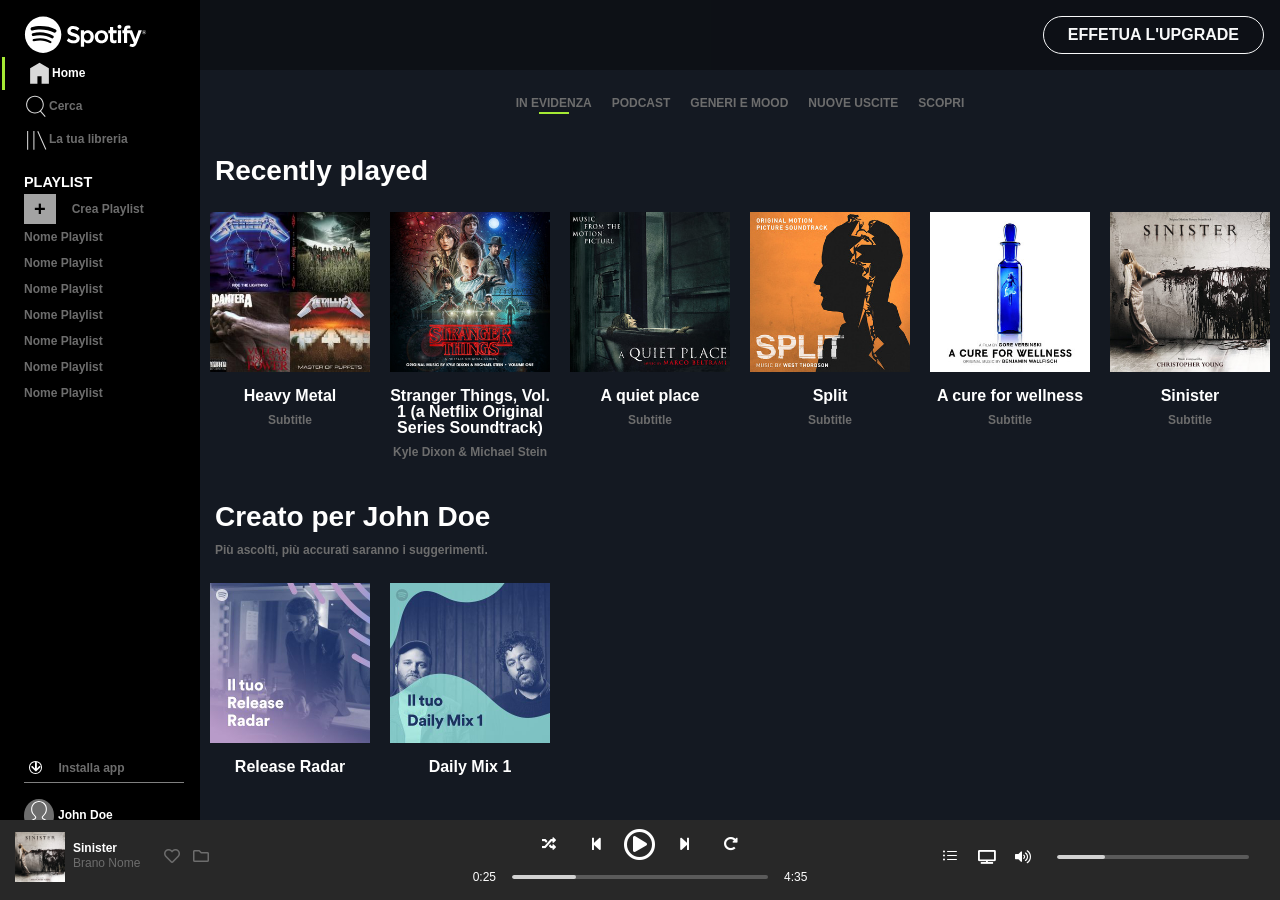
==== index.html @ 99418783 "terminata sezione John Doe albums" ====
<!DOCTYPE html>
<html lang="en">
<head>
    <meta charset="UTF-8">
    <meta http-equiv="X-UA-Compatible" content="IE=edge">
    <meta name="viewport" content="width=device-width, initial-scale=1.0">
    <title>Spotify-web</title>

    <!-- BOOTSTRAP CSS -->
    <link rel="stylesheet" href="https://cdn.jsdelivr.net/npm/bootstrap@4.6.0/dist/css/bootstrap.min.css"
        integrity="sha384-B0vP5xmATw1+K9KRQjQERJvTumQW0nPEzvF6L/Z6nronJ3oUOFUFpCjEUQouq2+l" crossorigin="anonymous">
    <!-- icone bootstrap -->
    <link rel="stylesheet" href="https://cdn.jsdelivr.net/npm/bootstrap-icons@1.4.1/font/bootstrap-icons.css">
    <!-- FONT AWESOM CSS -->
    <link rel="stylesheet" href="https://use.fontawesome.com/releases/v5.1.1/css/all.css" integrity="sha384-O8whS3fhG2OnA5Kas0Y9l3cfpmYjapjI0E4theH4iuMD+pLhbf6JI0jIMfYcK3yZ" crossorigin="anonymous">
    <!-- STYLE CSS -->
    <link rel="stylesheet" href="./assets/css/style.css">
</head>
<body >
  
<!-- Site-main -->
<main id="site_main" class="d-flex">

    <!-- barra superiore fixed -->
    <div class="top_bar d-flex justify-content-end p-3">       
     <a href="#" class="btn btn-outline-light rounded-pill text-uppercase px-4 ">
         effetua l'upgrade
     </a>   
    </div>
    <section class="sidebar d-flex flex-column pt-3 pl-4">
        <!-- sidebar logo -->
        <div class="logo">
            <img src="./assets/img/logo.svg" alt="logo spotify">
            <img src="./assets/img/logo-small.svg" alt="logo_small">
        </div>

        <!-- sidebar main -->
        <div class="nav_main pt-1">
            <ul class="unstile font-weight-bold px-0 text_small">
                <li class="active" >
                    <img src="./assets/img/home.svg" alt="casetta tasto home">
                    <a href="#">Home</a>
                </li>
                <li>
                    <img src="./assets/img/search.svg" alt="casetta tasto home">
                    <a href="#">Cerca</a>
                </li>
                <li>
                    <img src="./assets/img/libreria.svg" alt="casetta tasto home">
                    <a href="#">La tua libreria</a>
                </li>
            </ul>
        </div>

        <!-- sidebar playlist -->
        <div class="playlist text_grey font-weight-bold text_small">
            <span class="text-white text-uppercase font-weight-bold">playlist</span>
            <a class=" add d-flex align-items-center" href="#"> Crea Playlist</a>

            <ul class="unstile px-0">
                <li><a href="#">Nome Playlist</a></li>
                <li><a href="#">Nome Playlist</a></li>
                <li><a href="#">Nome Playlist</a></li>
                <li><a href="#">Nome Playlist</a></li>
                <li><a href="#">Nome Playlist</a></li>
                <li><a href="#">Nome Playlist</a></li>
                <li><a href="#">Nome Playlist</a></li>
            </ul>
        </div>
        <div class="personal text_grey  text_small font-weight-bold d-flex flex-column pt-3 pr-3 mt-auto">
            <div class="install d-flex align-items-center">
                <i class="fas fa-arrow-down fa-xs fa-fw mr-3"></i>
                <a  href="#">Installa app</a>
            </div>

            <!-- sidebar user profile -->
           <div class="profile py-3">
                <img src="./assets/img/profile.svg" alt="avatar profilo utente">
                <a class="text-white font-weight-bold" href="#">John Doe</a>
           </div>

        </div>
    
    </section>
    
    <section class="content bg_mainblue">

    <!-- navbar -->
    <div class="nav d-flex justify-content-center pt-4">
        <ul class="list-unstyled d-flex flex-wrap text-uppercase text_xs font-weight-bold">
            <li class="d-flex flex-column align-items-center"><a href="#">in evidenza</a></li>
            <li><a href="#">podcast</a></li>
            <li><a href="#">generi e mood</a></li>
            <li><a href="#">nuove uscite</a></li>
            <li><a href="#">scopri</a></li>

        </ul>
    </div>

    <!-- sezione recently played -->
    <section id="recently " class="mt-4">
        <div class="container-fluid">
            <h3 class="text-white font-weight-bold">Recently played</h3>
            <div class="row albums row-cols-2 row-cols-md-4 row-cols-lg-6 mt-4  ">
               
                <div class="col album d-flex flex-column align-items-center ">
                    <div class="copertina_album ">
                        <div class="overlay text-white d-flex justify-content-center align-items-center">
                        <i class="far fa-play-circle fa-2x fa-fw"></i>
                        </div>
                        <img src="./assets/img/metal_lifting.jpg" class="img-fluid" alt="album metal">
                    </div>
                    <div class="album_text font-weight-bold text-center d-flex flex-column my-3">
                        <span class="album_title text-white">Heavy Metal</span>
                        <span class="text_grey text_xs mt-2">Subtitle
                        </span>
                    </div>
                </div>
                <div class="col album d-flex flex-column align-items-center ">
                    <div class="copertina_album ">
                        <div class="overlay text-white d-flex justify-content-center align-items-center">
                            <i class="far fa-play-circle fa-2x fa-fw"></i>
                        </div>
                        <img src="./assets/img/stranger.jpeg" class="img-fluid" alt="album stranger things soundtrack">
                    </div>
                    <div class="album_text font-weight-bold text-center d-flex flex-column my-3">
                        <span class="album_title text-white">Stranger Things, Vol. 1 (a Netflix Original Series Soundtrack)</span>
                        <span class="text_grey text_xs mt-2">Kyle Dixon & Michael Stein
                        </span>
                    </div>
                </div>
                <div class="col album d-flex flex-column align-items-center ">
                    <div class="copertina_album ">
                        <div class="overlay text-white d-flex justify-content-center align-items-center">
                            <i class="far fa-play-circle fa-2x fa-fw"></i>
                        </div>
                        <img src="./assets/img/aquietplace.jpeg" class="img-fluid" alt="album a quiet place">
                    </div>
                    <div class="album_text font-weight-bold text-center d-flex flex-column my-3">
                        <span class="album_title text-white">A quiet place</span>
                        <span class="text_grey text_xs mt-2">Subtitle
                        </span>
                    </div>
                </div>
                <div class="col album d-flex flex-column align-items-center ">
                    <div class="copertina_album ">
                        <div class="overlay text-white d-flex justify-content-center align-items-center">
                            <i class="far fa-play-circle fa-2x fa-fw"></i>
                        </div>
                        <img src="./assets/img/split.jpeg" class="img-fluid" alt="album split by western thordson">
                    </div>
                    <div class="album_text font-weight-bold text-center d-flex flex-column my-3">
                        <span class="album_title text-white">Split</span>
                        <span class="text_grey text_xs mt-2">Subtitle
                        </span>
                    </div>
                </div>
                <div class="col album d-flex flex-column align-items-center ">
                    <div class="copertina_album ">
                        <div class="overlay text-white d-flex justify-content-center align-items-center">
                            <i class="far fa-play-circle fa-2x fa-fw"></i>
                        </div>
                        <img src="./assets/img/cure.jpeg" class="img-fluid" alt="album cure for wellnes sfondo bianco con bottiglia blu">
                    </div>
                    <div class="album_text font-weight-bold text-center d-flex flex-column my-3">
                        <span class="album_title text-white">A cure for wellness</span>
                        <span class="text_grey text_xs mt-2">Subtitle
                        </span>
                    </div>
                </div>
                <div class="col album d-flex flex-column align-items-center ">
                    <div class="copertina_album ">
                        <div class="overlay text-white d-flex justify-content-center align-items-center">
                            <i class="far fa-play-circle fa-2x fa-fw"></i>
                        </div>
                        <img src="./assets/img/sinister.jpeg" class="img-fluid" alt="album sinister di christopher young-horror scene">
                    </div>
                    <div class="album_text font-weight-bold text-center d-flex flex-column my-3">
                        <span class="album_title text-white">Sinister</span>
                        <span class="text_grey text_xs mt-2">Subtitle
                        </span>
                    </div>
                </div>

            </div>
        </div>
    </section>

    <!-- sezione creato per John Doe -->
    <section id="created_for" class="mt-4">
        <div class="container-fluid">
            <h3 class="text-white font-weight-bold">Creato per John Doe</h3>
            <p class="text_grey text_xs font-weight-bold">
                Più ascolti, più accurati saranno i suggerimenti.
            </p>
            <div class="row albums row-cols-2 row-cols-md-4 row-cols-lg-6 mt-4">
                <div class="col album d-flex flex-column align-items-center ">
                    <div class="copertina_album ">
                        <div class="overlay text-white d-flex justify-content-center align-items-center">
                            <i class="far fa-play-circle fa-2x fa-fw"></i>
                        </div>
                        <img src="./assets/img/radar.jpeg" class="img-fluid" alt="copertina con uomo seduto su un bancone di un camerino">
                    </div>
                    <div class="album_text font-weight-bold text-center d-flex flex-column my-3">
                        <span class="album_title text-white">Release Radar</span>
                    </div>
                </div>
                <div class="col album d-flex flex-column align-items-center ">
                    <div class="copertina_album ">
                        <div class="overlay text-white d-flex justify-content-center align-items-center">
                            <i class="far fa-play-circle fa-2x fa-fw"></i>
                        </div>
                        <img src="./assets/img/mixdaily.jpeg" class="img-fluid"
                            alt="copertina con due persone e una grafica a onde verde">
                    </div>
                    <div class="album_text font-weight-bold text-center d-flex flex-column my-3">
                        <span class="album_title text-white">Daily Mix 1</span>
                    </div>
                </div>
            </div>
        </div>
    </section>
    </section>
</main>

<!-- /Site-main -->

<!-- Site-footer -->
<footer class="bg_darkgrey">
    <div class="container-fluid h-100 ">
        <div class="row d-flex align-items-center py-2">

            <!-- sezione album in riproduzione -->
            <div class="col-lg-3 col-4">
                <div class="played d-flex align-items-center">
                    <div class="song_played d-flex">
                        <img src="./assets/img/sinister.jpeg" alt="copertina album sinister">
                        <div class="detail d-flex flex-column justify-content-center text_xs ml-2">
                            <span class="text-white font-weight-bold">Sinister</span>
                            <a class="text_grey" href="#">Brano Nome</a>
                        </div>
                    </div>
                    <div class="preferenze ml-4 text-center">
                        <i class="far fa-heart text_grey"></i>
                        <i class="far fa-folder text_grey ml-2"></i>
                    </div>
                </div>
            </div>

            <!-- sezione player -->
            <div class="col-lg-6 col-4">
                <div class="player d-flex flex-column align-items-center">
                    <div class="commands d-flex justify-content-center align-items-center w-100 text-white">
                        <i class="fas fa-random fa-sm fa-fw "></i>
                        <i class="fas fa-step-backward fa-sm fa-fw"></i>
                        <i class="far fa-play-circle fa-2x fa-fw"></i>
                        <i class="fas fa-step-forward fa-sm fa-fw"></i>
                        <i class="fas fa-redo-alt fa-sm fa-fw"></i>
                    </div>
                    <div class="barra_durata text-white text_xs d-flex align-items-center mt-2">
                        <span>0:25</span>
                        <div class="time_line position-relative">
                            <div class="circle-progress">
                                <i class="fas fa-dot-circle fa-sm fa-fw"></i>
                            </div>
                            <div class="progress mx-3" style="height: 4px;">
                                <div class="progress-bar bg_grey" role="progressbar" aria-valuenow="75" aria-valuemin="0" aria-valuemax="100">
                                </div>
                            </div>
                        </div>
                        <span>4:35</span>
                    </div>
                </div>
            </div>

            <!-- sezione comandi e volume -->
            <div class="col-lg-3 col-4">
                <div class="controls text-white d-flex align-items-center justify-content-end ">
                    <i class="bi bi-list-ul  "></i>
                    <i class="fas fa-tv fa-sm fa-fw"></i>
                    <i class="fas fa-volume-up fa-sm fa-fw"></i>
                <div class="time_line position-relative">
                    <div class="circle-progress">
                        <i class="fas fa-dot-circle fa-sm fa-fw"></i>
                    </div>
                    <div class="progress mx-3" style="height: 4px;">
                        <div class="progress-bar bg_grey" role="progressbar" aria-valuenow="75" aria-valuemin="0" aria-valuemax="100">
                        </div>
                    </div>
                </div>
                </div>
            </div>
        </div>
      
      
    </div>
</footer>
<!-- /Site-footer -->


</body>
</html>
---- assets/css/style.css ----
/******
Common Rules
*******/
body {
  height: 100vh;
}

.circle-progress {
  position: absolute;
  left: 23%;
  bottom: -10px;
  font-size: 1rem;
  visibility: hidden;
}
.controls .circle-progress {
  left: 20%;
}
.time_line:hover .progress-bar {
  background-color: rgb(130, 206, 7);
  cursor: pointer;
}
.time_line:hover .circle-progress {
  visibility: visible;
}

/* colori */

.bg_mainblue {
  background-color: #141922;
}
.bg_darkgrey {
  background-color: #282828;
}
.bg_darkgrey2 {
  background-color: #5a5a5a;
}
.bg_grey {
  background-color: #d2d2d2;
}
.text_grey {
  color: #6d6d6d;
}
.grey {
  color: #d2d2d2;
}
.dark_grey {
  color: #a3a3a3;
}
.green {
  color: #a5ea34;
}

.unstile {
  list-style: none;
}

/* testi */
.text_small {
  font-size: 0.9rem;
}
.text_xs {
  font-size: 0.75rem;
}

/*******************
MAIN
********************/

#site_main {
  height: calc(100% - 80px);
  width: 100%;
  position: relative;
}

/* barra fissa in alto */

.top_bar {
  position: fixed;
  top: 0;
  right: 0;
  width: calc(100% - 200px);
  background: rgba(0, 0, 0, 0.342);
  z-index: 1;
}

.top_bar .btn {
  font-size: 1rem;
  font-weight: 600;
}

.top_bar .btn:hover {
  transform: scale(1.15);
}
.top_bar .btn-outline-light:hover {
  color: white;
  background-color: transparent;
}

.btn-outline-light:not(:disabled):not(.disabled):active {
  transform: translate(0px, 0.25rem);
}

.btn:focus {
  box-shadow: none;
}
.btn-outline-light:focus {
  box-shadow: none;
}

/* barra di navigazione laterale */

.sidebar {
  min-height: 100%;
  width: 200px;
  background: black;
  overflow-y: hidden;
}

.sidebar .logo img {
  max-width: 70%;
  height: auto;
}
.logo [alt*="logo_small"] {
  display: none;
}

.sidebar .nav_main li,
.sidebar .playlist li {
  display: flex;
  align-items: center;
  padding: 0.25rem 0;
}
.sidebar .nav_main li a,
.sidebar .playlist li a,
.sidebar .playlist a,
.sidebar .personal a {
  text-decoration: none;
  color: #6d6d6d;
  font-size: 0.75rem;
}
.sidebar .nav_main li:hover a,
.sidebar .playlist li:hover a,
.sidebar .playlist a:hover,
.sidebar .personal a:hover {
  color: white;
}
.sidebar .nav_main li.active {
  margin-left: -1.35rem;
  border-left: 3px solid #a5ea34;
  padding-left: 1.35rem;
}
.sidebar .nav_main li.active a {
  color: white;
}
.sidebar .nav_main li img {
  width: 25px;
  opacity: 0.85;
}

.add::before {
  content: "\002B";
  background-color: #a3a3a3;
  color: black;
  padding: 0 10px;
  font-size: 1.25rem;
  margin-right: 1rem;
}

.sidebar .playlist {
  height: 100%;
}
.sidebar .playlist ul.unstile {
  overflow-y: auto;
  height: 50%;
}

.sidebar .personal {
  overflow-y: hidden;
}
.sidebar .personal .install {
  border-bottom: 1px solid grey;
  padding: 5px;
}
.sidebar .personal img {
  padding: 2px;
  height: auto;
  width: 30px;
  border-radius: 50%;
  background-color: #6d6d6d;
}

.install i {
  border: 1px solid white;
  border-radius: 50%;
  color: white;
}

/* main content */
section.content {
  height: 100%;
  padding-top: 70px;
  width: calc(100% - 200px);
  overflow-y: auto;
  overflow-x: hidden;
}

.content .list-unstyled a {
  color: #6d6d6d;
  padding: 0 10px;
}
.content .list-unstyled li:first-child::after {
  content: "";
  height: 2px;
  width: 30px;
  background-color: #a5ea34;
  display: block;
}
.content .list-unstyled a:hover {
  color: white;
  text-decoration: none;
}

/* sezione albums */

.album {
  padding: 0 10px;
}

.copertina_album {
  position: relative;
}

.album_text {
  line-height: 1rem;
}

/* overlay con icona play */
.overlay {
  position: absolute;
  top: 0;
  left: 0;
  opacity: 0;
  height: 100%;
  width: 100%;
  background-color: rgba(0, 0, 0, 0.432);
  transition: opacity 0.5s;
}
.copertina_album .overlay .far {
  font-size: 3.5rem;
}

.copertina_album:hover .overlay {
  opacity: 1;
}

/* modifica scrollbar */
.content::-webkit-scrollbar {
  background-color: #f1f1f1;
}
.content::-webkit-scrollbar-thumb {
  background-color: #c1c1c1;
  border-radius: 10px;
  height: 70vh;
}

/*******************
FOOTER
********************/
footer {
  height: 80px;
  /* overflow-x: hidden; */
}

.song_played img {
  width: 50px;
}
.detail a:hover {
  color: white;
}
.song_played .detail span {
  line-height: 0.75rem;
}

.player .commands .fas {
  margin: 0 15px;
}
.controls i {
  margin: 0 10px;
}

.progress {
  background-color: #5a5a5a;
}
.progress .progress-bar {
  border-radius: 5px;
  width: 25%;
  height: 100%;
}

.player .progress {
  min-width: 20vw;
}
.controls .progress {
  min-width: 15vw;
}
/* responsive */

@media screen and (max-width: 767.98px) {
  .controls i {
    margin: 0 2px;
  }
}

@media screen and (max-width: 575.98px) {
  .top_bar {
    width: calc(100% - 60px);
  }

  .sidebar {
    width: 60px;
    padding-left: 0.5rem !important;
  }
  .sidebar .logo img:first-child,
  .nav_main li a,
  .playlist,
  .personal a {
    display: none;
    border-bottom: hidden;
  }
  .logo [alt*="logo_small"] {
    display: block;
  }
  .sidebar .nav_main li.active,
  .sidebar .personal .install {
    border: none;
  }

  .install {
    justify-content: flex-end !important;
  }
  section.content {
    width: calc(100% - 60px);
  }

  /*************
  footer
  **************/
  .played .preferenze {
    margin-left: 0 !important;
  }

  .player .commands .fas {
    margin: 0 5px;
  }

  .player .progress {
    margin: 0 0.5rem !important;
  }
}
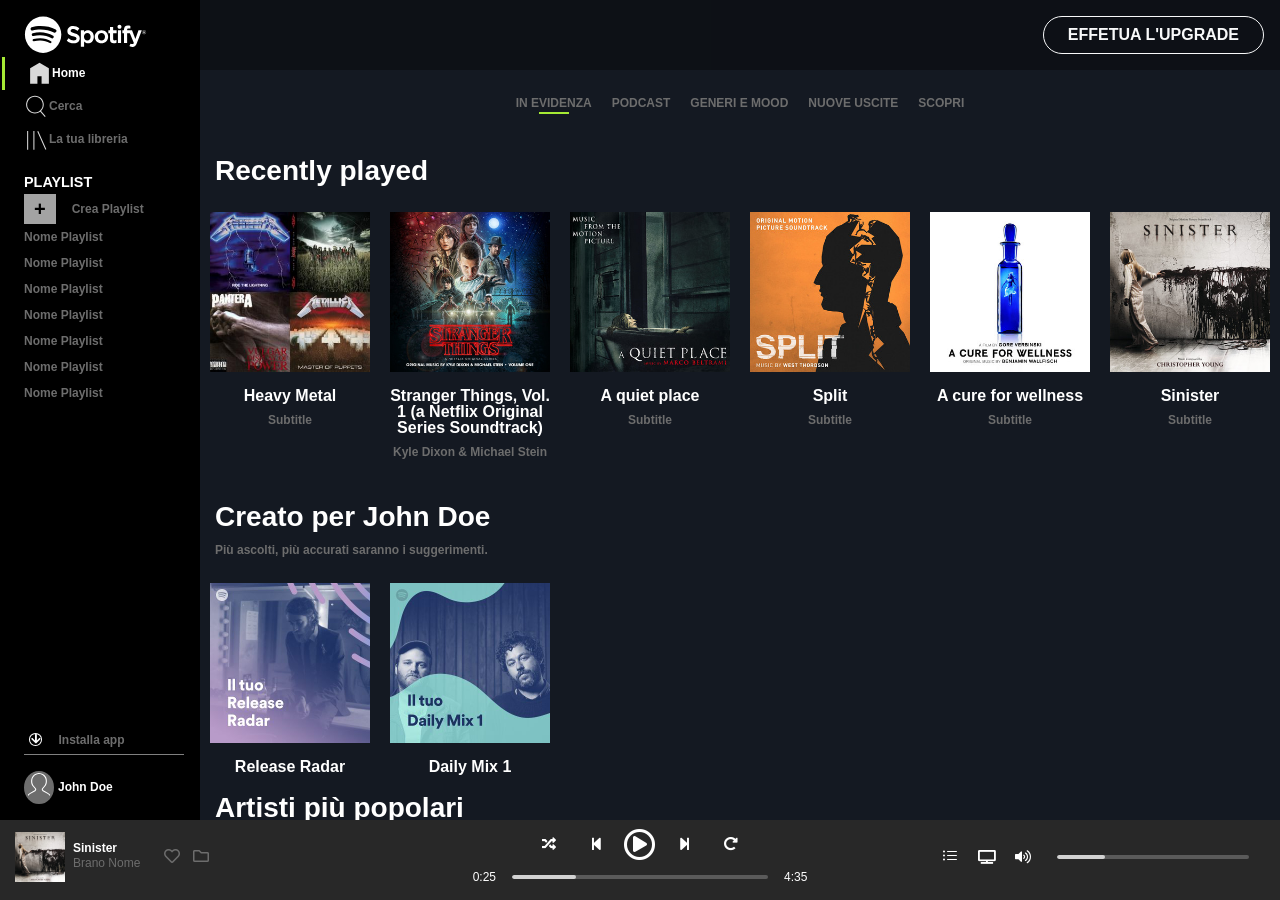
==== commit 95e075c2: "terminata sezione artisti popolari" ====
--- a/index.html
+++ b/index.html
@@ -27,6 +27,8 @@
          effetua l'upgrade
      </a>   
     </div>
+
+    <!-- sidebar -->
     <section class="sidebar d-flex flex-column pt-3 pl-4">
         <!-- sidebar logo -->
         <div class="logo">
@@ -67,14 +69,14 @@
                 <li><a href="#">Nome Playlist</a></li>
             </ul>
         </div>
-        <div class="personal text_grey  text_small font-weight-bold d-flex flex-column pt-3 pr-3 mt-auto">
+
+        <!-- sidebar user profile -->
+        <div class="personal text_grey  text_small font-weight-bold d-flex flex-column pr-3 mt-auto">
             <div class="install d-flex align-items-center">
                 <i class="fas fa-arrow-down fa-xs fa-fw mr-3"></i>
                 <a  href="#">Installa app</a>
             </div>
-
-            <!-- sidebar user profile -->
-           <div class="profile py-3">
+           <div class="profile py-3 ">
                 <img src="./assets/img/profile.svg" alt="avatar profilo utente">
                 <a class="text-white font-weight-bold" href="#">John Doe</a>
            </div>
@@ -215,6 +217,43 @@
                     </div>
                     <div class="album_text font-weight-bold text-center d-flex flex-column my-3">
                         <span class="album_title text-white">Daily Mix 1</span>
+                    </div>
+                </div>
+            </div>
+        </div>
+    </section>
+
+    <!-- sezione artisti popolari -->
+    <section id="Popular">
+        <div class="container-fluid">
+            <h3 class="text-white font-weight-bold">Artisti più popolari</h3>
+            <p class="text_grey text_xs font-weight-bold">
+                Più ascolti, più accurati saranno i suggerimenti.
+            </p>
+            
+            <div class="row albums row-cols-2 row-cols-md-4 row-cols-lg-6 mt-4  ">
+                <div class="col album d-flex flex-column align-items-center ">
+                    <div class="copertina_album ">
+                        <div class="overlay text-white d-flex justify-content-center align-items-center rounded-circle">
+                            <i class="far fa-play-circle fa-2x fa-fw"></i>
+                        </div>
+                        <img src="./assets/img/youg.jpeg" class="img-fluid rounded-circle"
+                            alt="copertina con motivi geometrici Lana del Ray">
+                    </div>
+                    <div class="album_text font-weight-bold text-center d-flex flex-column my-3">
+                        <span class="album_title text-white">Young & Beautiful</span>
+                    </div>
+                </div>
+                <div class="col album d-flex flex-column align-items-center ">
+                    <div class="copertina_album ">
+                        <div class="overlay text-white d-flex justify-content-center align-items-center rounded-circle">
+                            <i class="far fa-play-circle fa-2x fa-fw"></i>
+                        </div>
+                        <img src="./assets/img/einaudi.jpeg" class="img-fluid rounded-circle"
+                            alt="copertina album einaudi">
+                    </div>
+                    <div class="album_text font-weight-bold text-center d-flex flex-column my-3">
+                        <span class="album_title text-white">Einaudi</span>
                     </div>
                 </div>
             </div>
--- a/assets/css/style.css
+++ b/assets/css/style.css
@@ -110,7 +110,7 @@
 /* barra di navigazione laterale */
 
 .sidebar {
-  min-height: 100%;
+  height: 100%;
   width: 200px;
   background: black;
   overflow-y: hidden;
@@ -167,11 +167,11 @@
 }
 
 .sidebar .playlist {
-  height: 100%;
+  height: 60%;
 }
 .sidebar .playlist ul.unstile {
+  max-height: 75%;
   overflow-y: auto;
-  height: 50%;
 }
 
 .sidebar .personal {
@@ -268,7 +268,6 @@
 ********************/
 footer {
   height: 80px;
-  /* overflow-x: hidden; */
 }
 
 .song_played img {
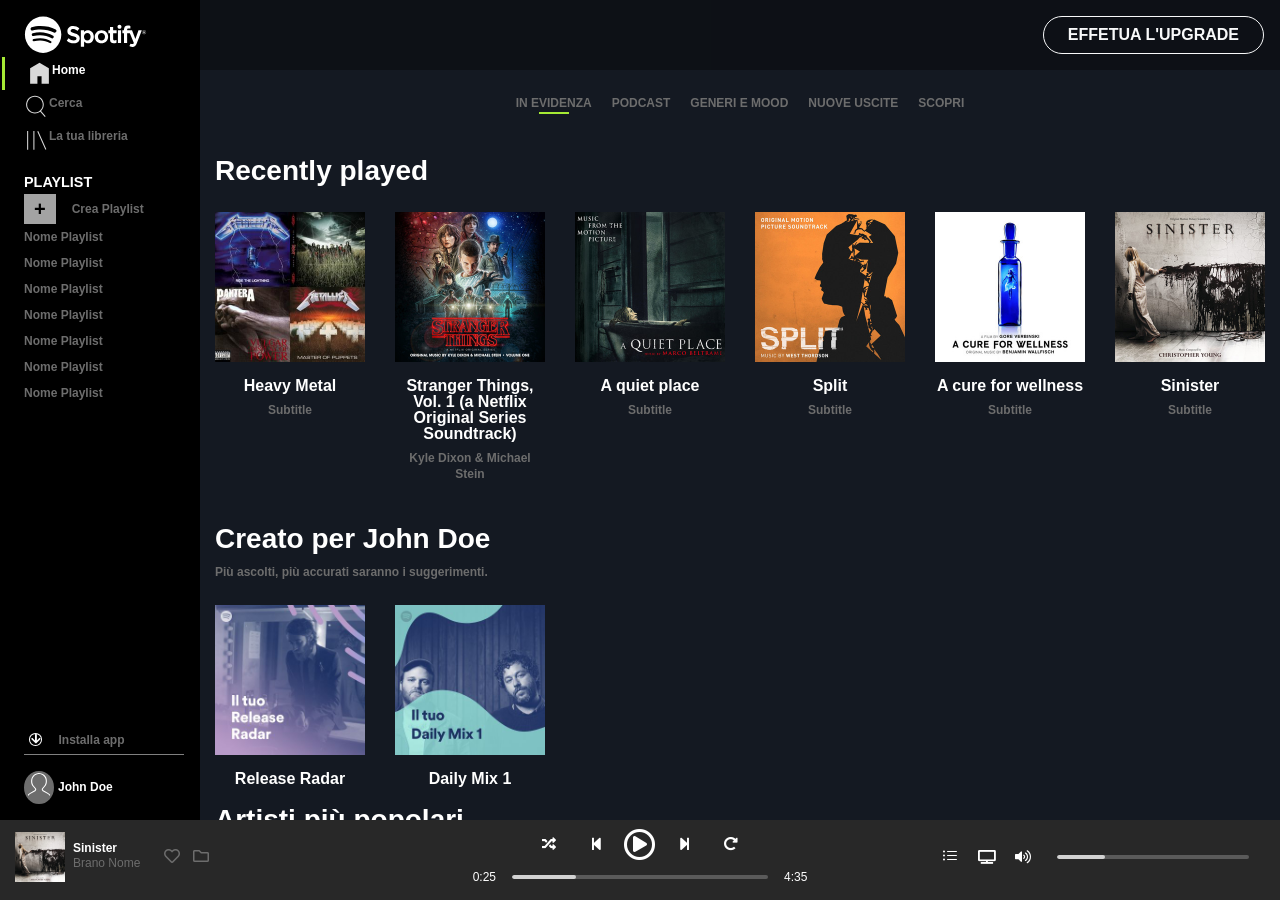
==== commit 66d24d73: "ordinato megio css e eliminato regole superflua" ====
--- a/index.html
+++ b/index.html
@@ -41,7 +41,7 @@
             <ul class="unstile font-weight-bold px-0 text_small">
                 <li class="active" >
                     <img src="./assets/img/home.svg" alt="casetta tasto home">
-                    <a href="#">Home</a>
+                    <a class="text-white" href="#">Home</a>
                 </li>
                 <li>
                     <img src="./assets/img/search.svg" alt="casetta tasto home">
@@ -280,8 +280,8 @@
                         </div>
                     </div>
                     <div class="preferenze ml-4 text-center">
-                        <i class="far fa-heart text_grey"></i>
-                        <i class="far fa-folder text_grey ml-2"></i>
+                        <a class="text_grey" href="#"><i class="far fa-heart"></i></a>
+                        <a class="text_grey" href="#"><i class="far fa-folder ml-2"></i></a>
                     </div>
                 </div>
             </div>
@@ -318,15 +318,15 @@
                     <i class="bi bi-list-ul  "></i>
                     <i class="fas fa-tv fa-sm fa-fw"></i>
                     <i class="fas fa-volume-up fa-sm fa-fw"></i>
-                <div class="time_line position-relative">
-                    <div class="circle-progress">
-                        <i class="fas fa-dot-circle fa-sm fa-fw"></i>
-                    </div>
-                    <div class="progress mx-3" style="height: 4px;">
-                        <div class="progress-bar bg_grey" role="progressbar" aria-valuenow="75" aria-valuemin="0" aria-valuemax="100">
-                        </div>
-                    </div>
-                </div>
+                    <div class="time_line position-relative">
+                        <div class="circle-progress">
+                         <i class="fas fa-dot-circle fa-sm fa-fw"></i>
+                        </div>
+                        <div class="progress mx-3" style="height: 4px;">
+                            <div class="progress-bar bg_grey" role="progressbar" aria-valuenow="75" aria-valuemin="0" aria-valuemax="100">
+                            </div>
+                        </div>
+                    </div>
                 </div>
             </div>
         </div>
--- a/assets/css/style.css
+++ b/assets/css/style.css
@@ -127,7 +127,6 @@
 .sidebar .nav_main li,
 .sidebar .playlist li {
   display: flex;
-  align-items: center;
   padding: 0.25rem 0;
 }
 .sidebar .nav_main li a,
@@ -149,9 +148,7 @@
   border-left: 3px solid #a5ea34;
   padding-left: 1.35rem;
 }
-.sidebar .nav_main li.active a {
-  color: white;
-}
+
 .sidebar .nav_main li img {
   width: 25px;
   opacity: 0.85;
@@ -221,10 +218,6 @@
 }
 
 /* sezione albums */
-
-.album {
-  padding: 0 10px;
-}
 
 .copertina_album {
   position: relative;
@@ -279,6 +272,9 @@
 .song_played .detail span {
   line-height: 0.75rem;
 }
+.preferenze a.text_grey:hover {
+  color: white;
+}
 
 .player .commands .fas {
   margin: 0 15px;
@@ -302,6 +298,7 @@
 .controls .progress {
   min-width: 15vw;
 }
+
 /* responsive */
 
 @media screen and (max-width: 767.98px) {
@@ -344,8 +341,12 @@
   /*************
   footer
   **************/
+
+  .played .detail {
+    opacity: 0;
+  }
   .played .preferenze {
-    margin-left: 0 !important;
+    display: none;
   }
 
   .player .commands .fas {
@@ -355,4 +356,8 @@
   .player .progress {
     margin: 0 0.5rem !important;
   }
-}
+
+  .controls .time_line {
+    display: none;
+  }
+}
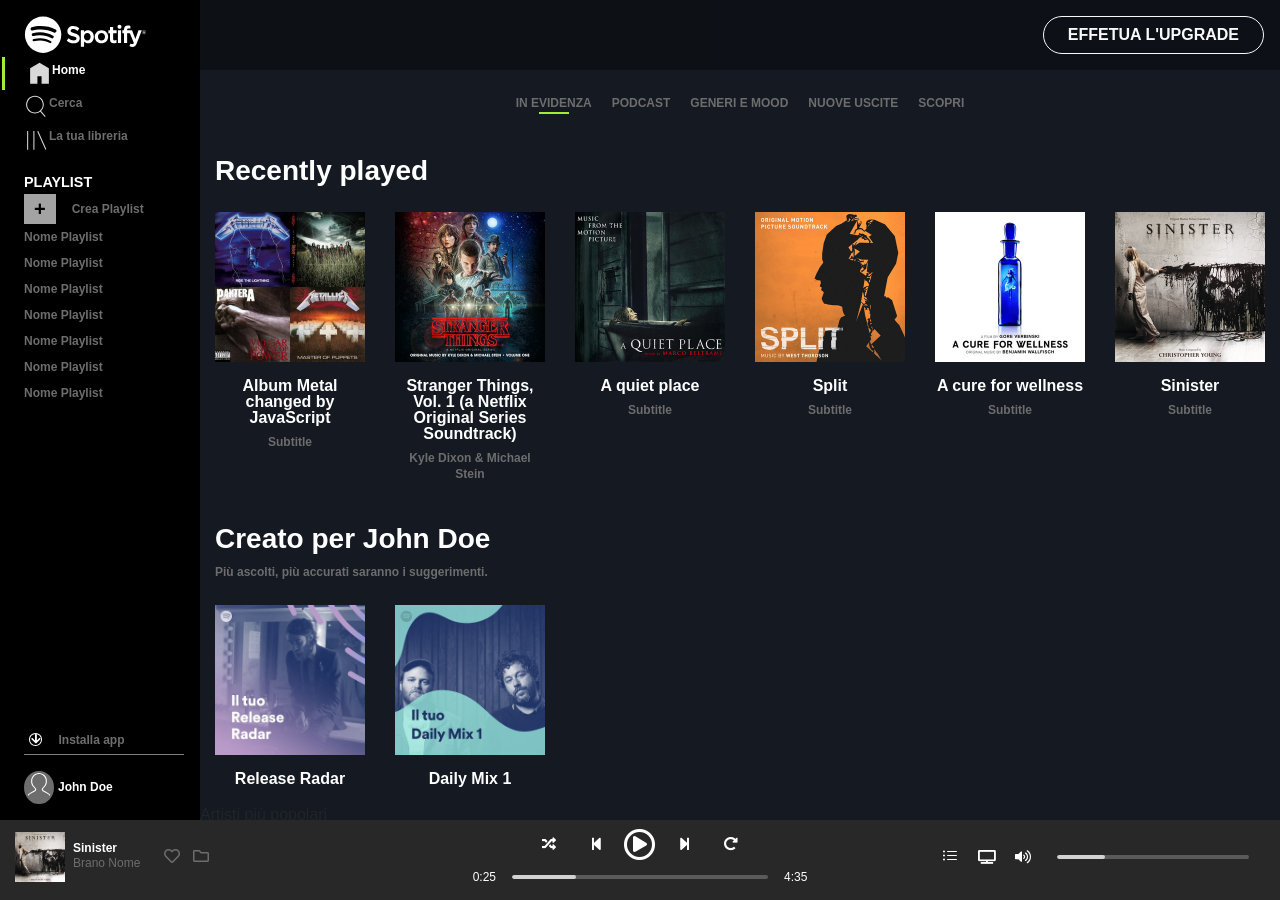
==== commit 4e1ac4f4: "alert e aggiunto main.js con script cambio titolo" ====
--- a/index.html
+++ b/index.html
@@ -103,7 +103,7 @@
     <section id="recently " class="mt-4">
         <div class="container-fluid">
             <h3 class="text-white font-weight-bold">Recently played</h3>
-            <div class="row albums row-cols-2 row-cols-md-4 row-cols-lg-6 mt-4  ">
+            <div class="row albums row-cols-1 row-cols-sm-2 row-cols-md-4 row-cols-lg-6 mt-4  ">
                
                 <div class="col album d-flex flex-column align-items-center ">
                     <div class="copertina_album ">
@@ -113,7 +113,8 @@
                         <img src="./assets/img/metal_lifting.jpg" class="img-fluid" alt="album metal">
                     </div>
                     <div class="album_text font-weight-bold text-center d-flex flex-column my-3">
-                        <span class="album_title text-white">Heavy Metal</span>
+                        <!-- id per esercizio JavaScript -->
+                        <span id="change_title" class="album_title text-white">Heavy Metal</span>
                         <span class="text_grey text_xs mt-2">Subtitle
                         </span>
                     </div>
@@ -195,7 +196,7 @@
             <p class="text_grey text_xs font-weight-bold">
                 Più ascolti, più accurati saranno i suggerimenti.
             </p>
-            <div class="row albums row-cols-2 row-cols-md-4 row-cols-lg-6 mt-4">
+            <div class="row albums row-cols-1 row-cols-sm-2 row-cols-md-4 row-cols-lg-6 mt-4">
                 <div class="col album d-flex flex-column align-items-center ">
                     <div class="copertina_album ">
                         <div class="overlay text-white d-flex justify-content-center align-items-center">
@@ -225,13 +226,13 @@
 
     <!-- sezione artisti popolari -->
     <section id="Popular">
-        <div class="container-fluid">
+        <div class="container-fluid>
             <h3 class="text-white font-weight-bold">Artisti più popolari</h3>
             <p class="text_grey text_xs font-weight-bold">
                 Più ascolti, più accurati saranno i suggerimenti.
             </p>
             
-            <div class="row albums row-cols-2 row-cols-md-4 row-cols-lg-6 mt-4  ">
+            <div class="row albums row-cols-1 row-cols-sm-2 row-cols-md-4 row-cols-lg-6 mt-4  ">
                 <div class="col album d-flex flex-column align-items-center ">
                     <div class="copertina_album ">
                         <div class="overlay text-white d-flex justify-content-center align-items-center rounded-circle">
@@ -337,5 +338,17 @@
 <!-- /Site-footer -->
 
 
+
+<!-- Allerta JS all'interno del documento HTML -->
+
+<script>
+    alert('implementazione JS');
+</script>
+
+<!-- JS da main.js -->
+
+<script src="./assets/js/main.js"></script>
+
+
 </body>
 </html>
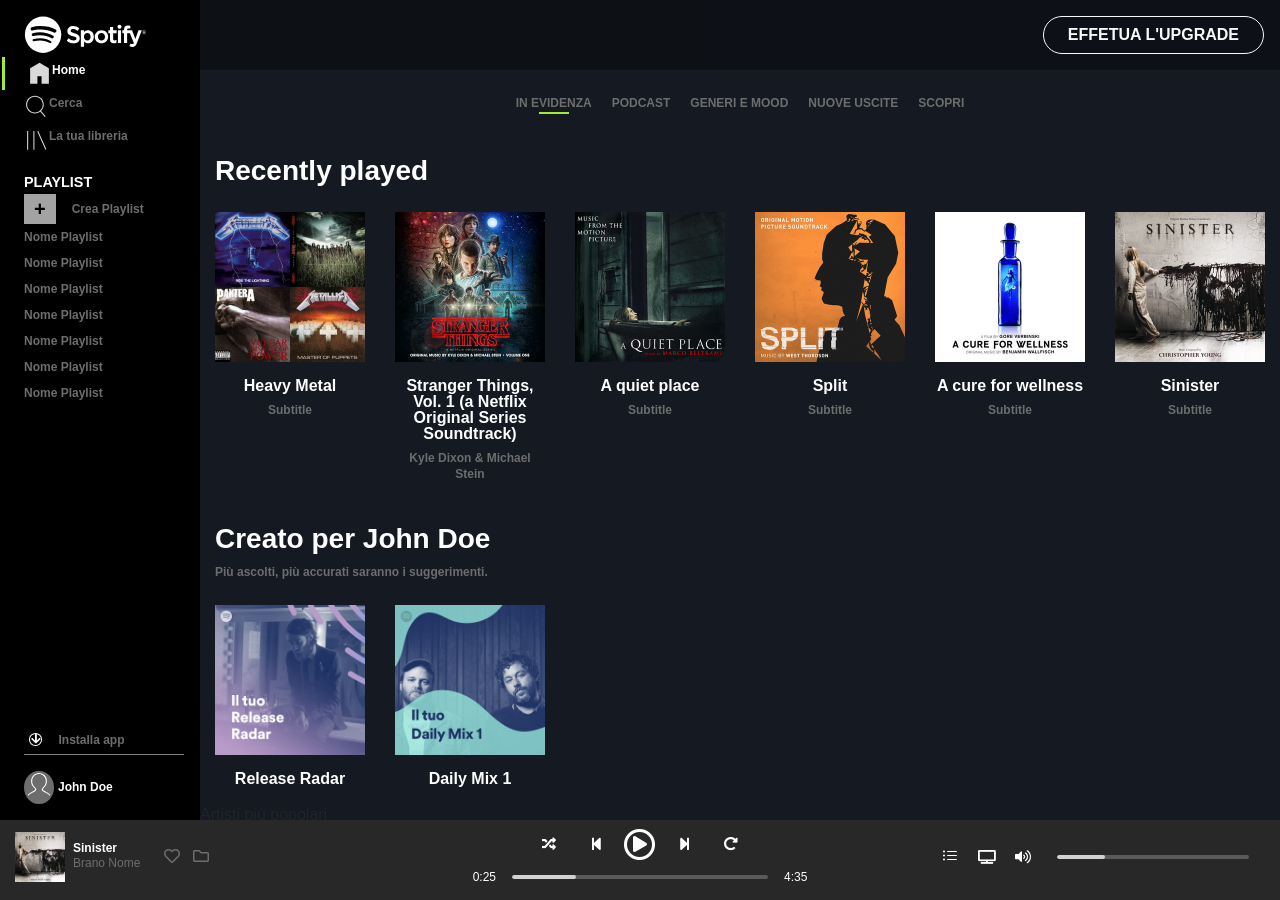
==== commit d18b03e3: "eliminato script js" ====
--- a/index.html
+++ b/index.html
@@ -337,18 +337,5 @@
 </footer>
 <!-- /Site-footer -->
 
-
-
-<!-- Allerta JS all'interno del documento HTML -->
-
-<script>
-    alert('implementazione JS');
-</script>
-
-<!-- JS da main.js -->
-
-<script src="./assets/js/main.js"></script>
-
-
 </body>
 </html>
